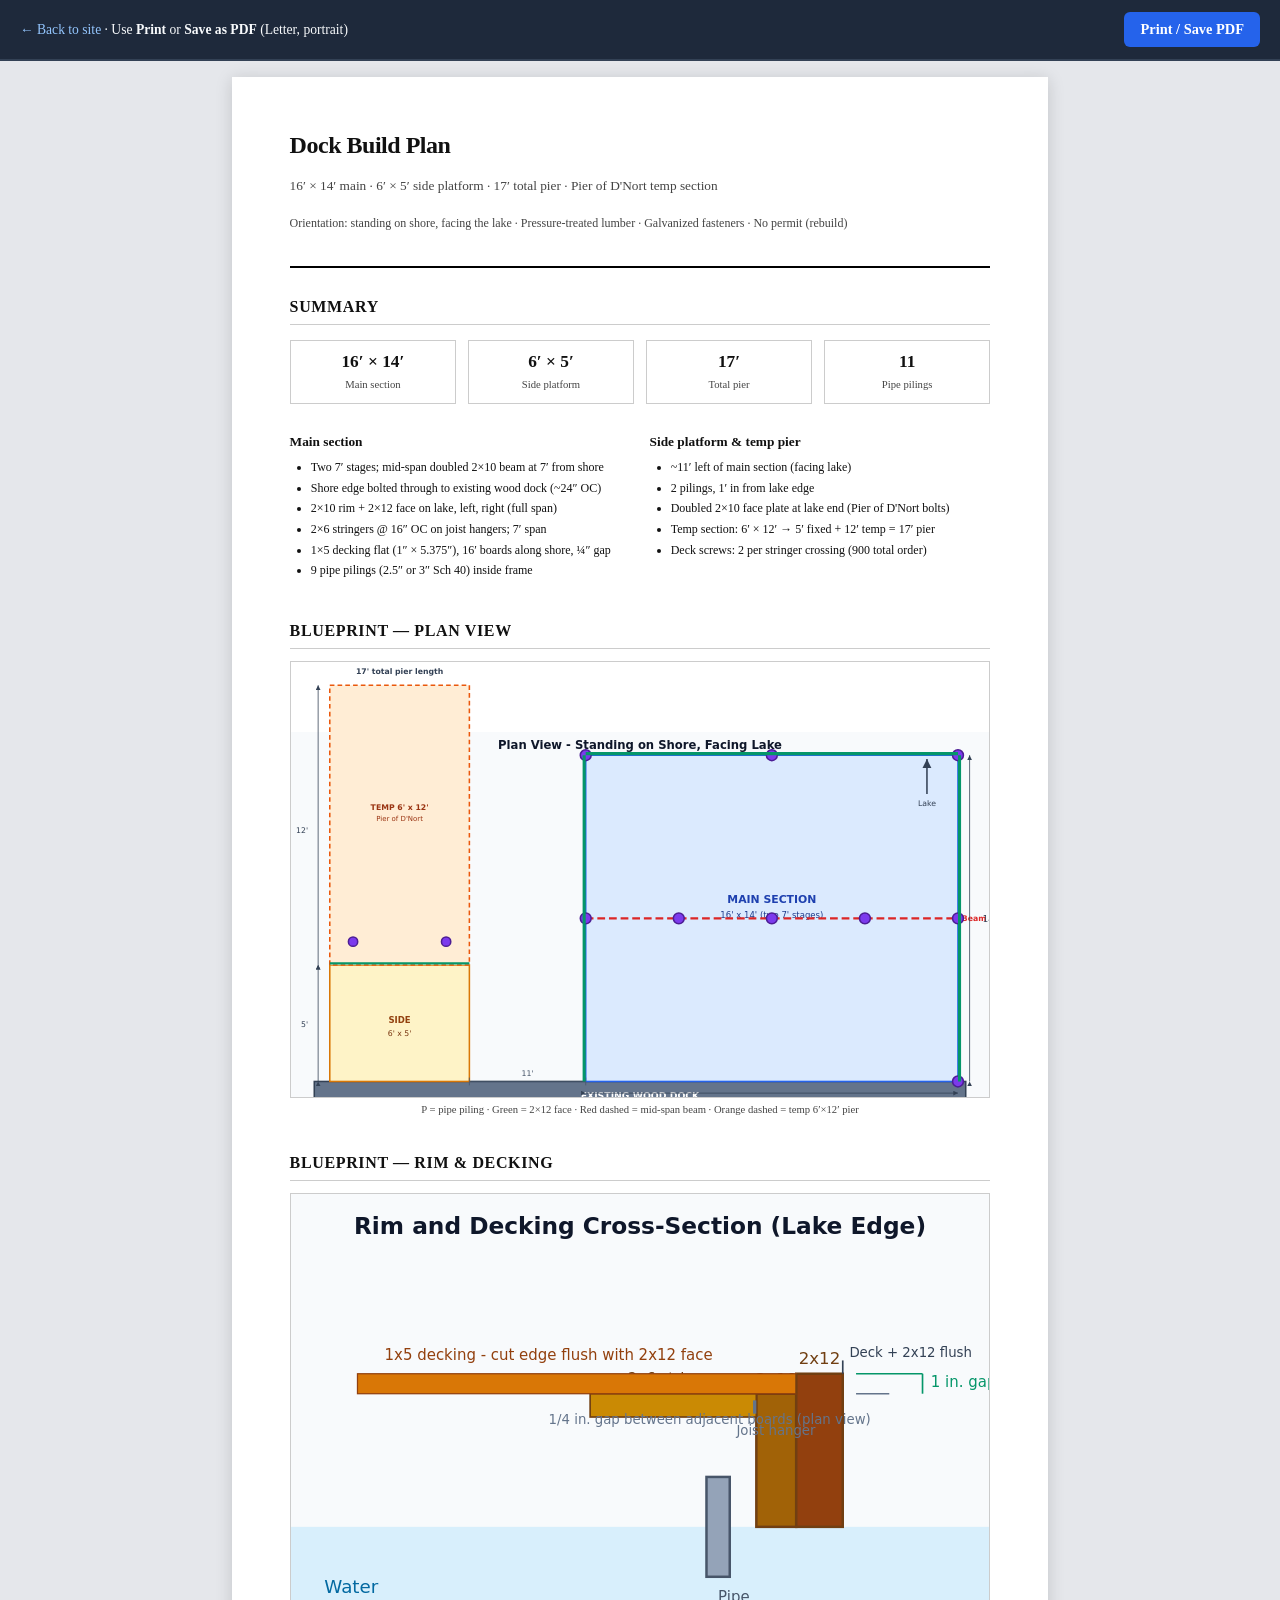
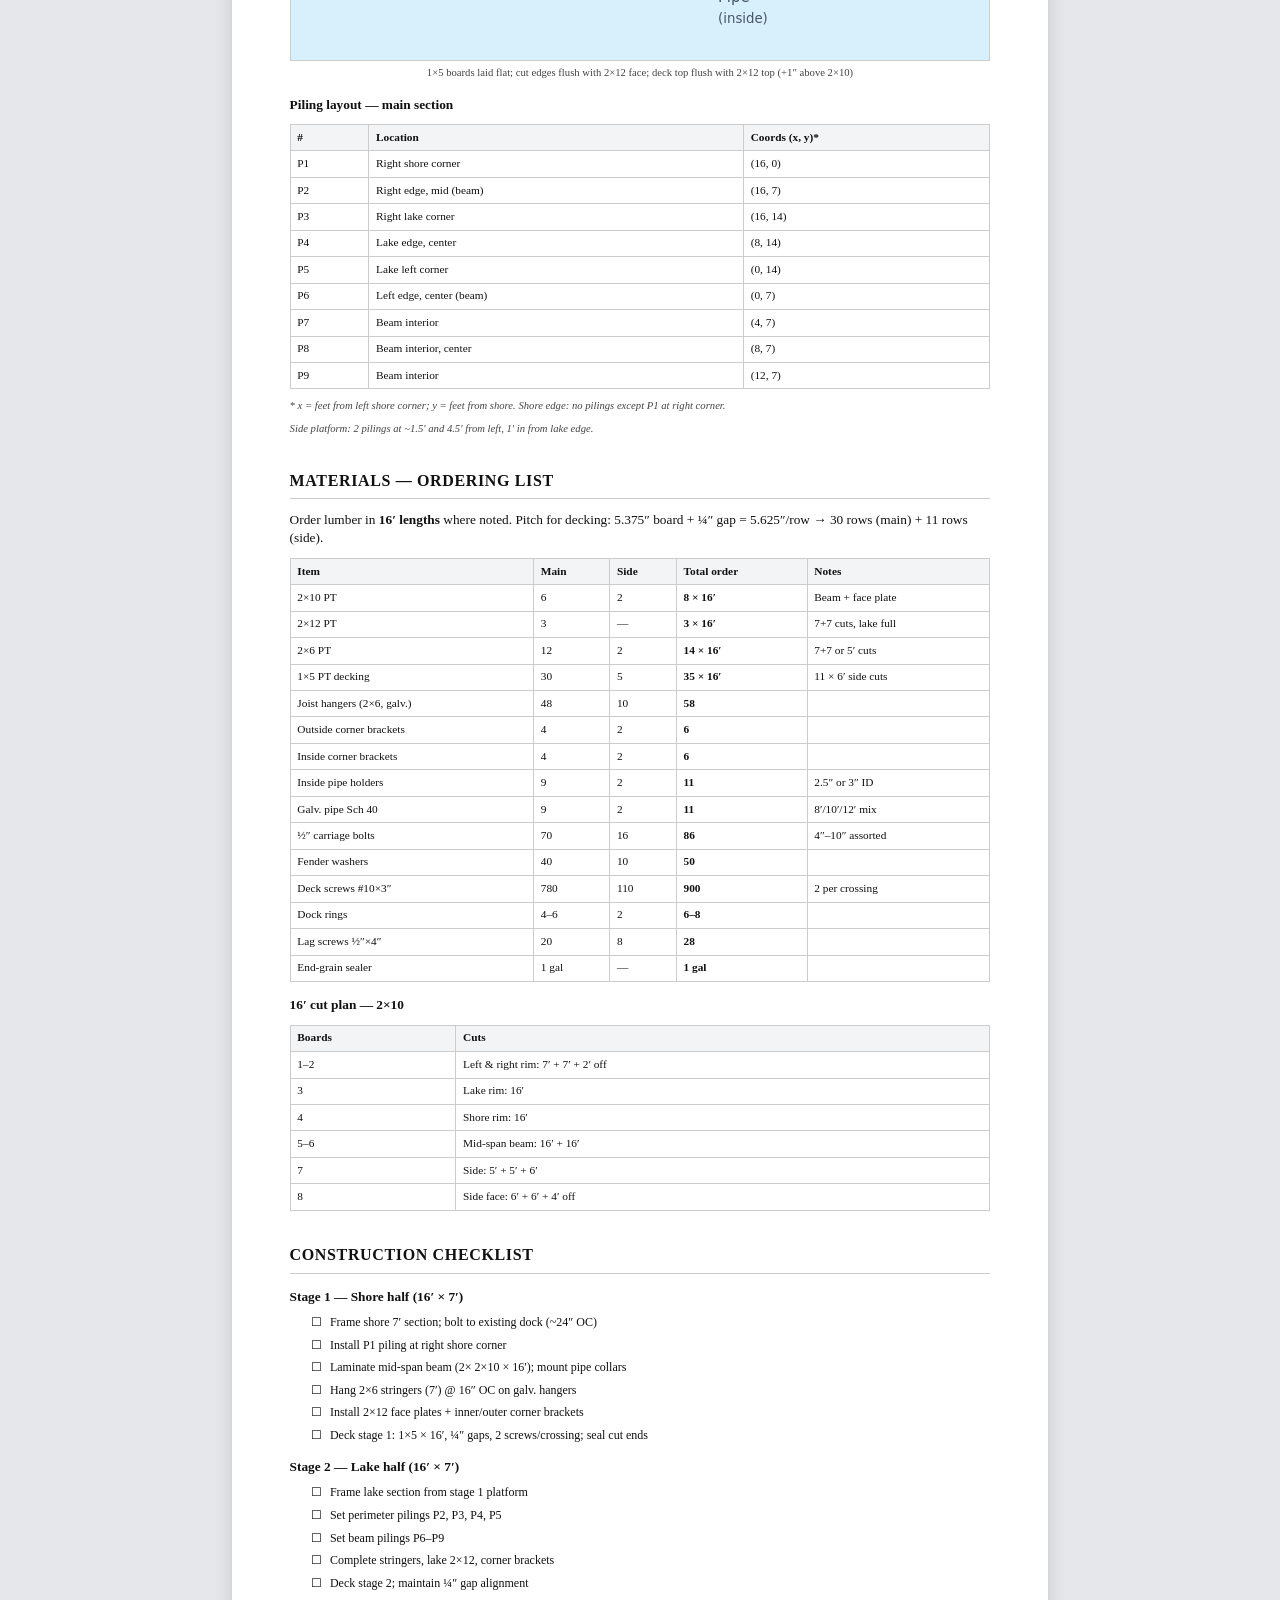
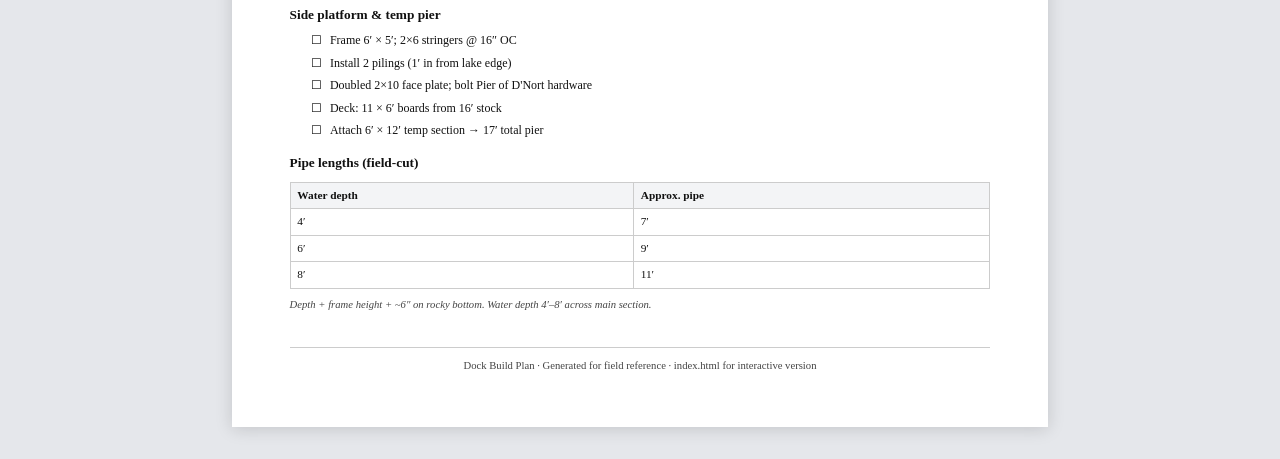
==== print.html @ 6fcdc5a2 "Add files via upload" ====
<!DOCTYPE html>
<html lang="en">
<head>
  <meta charset="UTF-8">
  <meta name="viewport" content="width=device-width, initial-scale=1.0">
  <title>Dock Build Plan — Print</title>
  <link rel="stylesheet" href="css/print.css">
</head>
<body>
  <div class="print-toolbar">
    <p><a href="index.html">← Back to site</a> · Use <strong>Print</strong> or <strong>Save as PDF</strong> (Letter, portrait)</p>
    <button type="button" onclick="window.print()">Print / Save PDF</button>
  </div>

  <article class="document">
    <header class="doc-header">
      <h1>Dock Build Plan</h1>
      <p class="subtitle">16′ × 14′ main · 6′ × 5′ side platform · 17′ total pier · Pier of D'Nort temp section</p>
      <p class="meta">Orientation: standing on shore, facing the lake · Pressure-treated lumber · Galvanized fasteners · No permit (rebuild)</p>
    </header>

    <section class="page-section">
      <h2>Summary</h2>
      <div class="summary-row">
        <div class="summary-box"><span class="num">16′ × 14′</span><span class="lbl">Main section</span></div>
        <div class="summary-box"><span class="num">6′ × 5′</span><span class="lbl">Side platform</span></div>
        <div class="summary-box"><span class="num">17′</span><span class="lbl">Total pier</span></div>
        <div class="summary-box"><span class="num">11</span><span class="lbl">Pipe pilings</span></div>
      </div>
      <div class="two-col">
        <div>
          <h3>Main section</h3>
          <ul class="compact">
            <li>Two 7′ stages; mid-span doubled 2×10 beam at 7′ from shore</li>
            <li>Shore edge bolted through to existing wood dock (~24″ OC)</li>
            <li>2×10 rim + 2×12 face on lake, left, right (full span)</li>
            <li>2×6 stringers @ 16″ OC on joist hangers; 7′ span</li>
            <li>1×5 decking flat (1″ × 5.375″), 16′ boards along shore, ¼″ gap</li>
            <li>9 pipe pilings (2.5″ or 3″ Sch 40) inside frame</li>
          </ul>
        </div>
        <div>
          <h3>Side platform &amp; temp pier</h3>
          <ul class="compact">
            <li>~11′ left of main section (facing lake)</li>
            <li>2 pilings, 1′ in from lake edge</li>
            <li>Doubled 2×10 face plate at lake end (Pier of D'Nort bolts)</li>
            <li>Temp section: 6′ × 12′ → 5′ fixed + 12′ temp = 17′ pier</li>
            <li>Deck screws: 2 per stringer crossing (900 total order)</li>
          </ul>
        </div>
      </div>
    </section>

    <section class="page-section avoid-break">
      <h2>Blueprint — Plan View</h2>
      <figure>
        <img src="assets/plan-view.svg" alt="Plan view of dock layout">
        <figcaption>P = pipe piling · Green = 2×12 face · Red dashed = mid-span beam · Orange dashed = temp 6′×12′ pier</figcaption>
      </figure>
    </section>

    <section class="page-section page-break avoid-break">
      <h2>Blueprint — Rim &amp; Decking</h2>
      <figure>
        <img src="assets/rim-section.svg" alt="Cross-section of rim and decking">
        <figcaption>1×5 boards laid flat; cut edges flush with 2×12 face; deck top flush with 2×12 top (+1″ above 2×10)</figcaption>
      </figure>

      <h3>Piling layout — main section</h3>
      <table>
        <thead>
          <tr><th>#</th><th>Location</th><th>Coords (x, y)*</th></tr>
        </thead>
        <tbody>
          <tr><td>P1</td><td>Right shore corner</td><td>(16, 0)</td></tr>
          <tr><td>P2</td><td>Right edge, mid (beam)</td><td>(16, 7)</td></tr>
          <tr><td>P3</td><td>Right lake corner</td><td>(16, 14)</td></tr>
          <tr><td>P4</td><td>Lake edge, center</td><td>(8, 14)</td></tr>
          <tr><td>P5</td><td>Lake left corner</td><td>(0, 14)</td></tr>
          <tr><td>P6</td><td>Left edge, center (beam)</td><td>(0, 7)</td></tr>
          <tr><td>P7</td><td>Beam interior</td><td>(4, 7)</td></tr>
          <tr><td>P8</td><td>Beam interior, center</td><td>(8, 7)</td></tr>
          <tr><td>P9</td><td>Beam interior</td><td>(12, 7)</td></tr>
        </tbody>
      </table>
      <p class="note">* x = feet from left shore corner; y = feet from shore. Shore edge: no pilings except P1 at right corner.</p>
      <p class="note">Side platform: 2 pilings at ~1.5′ and 4.5′ from left, 1′ in from lake edge.</p>
    </section>

    <section class="page-section page-break">
      <h2>Materials — Ordering List</h2>
      <p>Order lumber in <strong>16′ lengths</strong> where noted. Pitch for decking: 5.375″ board + ¼″ gap = 5.625″/row → 30 rows (main) + 11 rows (side).</p>
      <table>
        <thead>
          <tr>
            <th>Item</th>
            <th>Main</th>
            <th>Side</th>
            <th>Total order</th>
            <th>Notes</th>
          </tr>
        </thead>
        <tbody>
          <tr><td>2×10 PT</td><td>6</td><td>2</td><td class="total">8 × 16′</td><td>Beam + face plate</td></tr>
          <tr><td>2×12 PT</td><td>3</td><td>—</td><td class="total">3 × 16′</td><td>7+7 cuts, lake full</td></tr>
          <tr><td>2×6 PT</td><td>12</td><td>2</td><td class="total">14 × 16′</td><td>7+7 or 5′ cuts</td></tr>
          <tr><td>1×5 PT decking</td><td>30</td><td>5</td><td class="total">35 × 16′</td><td>11 × 6′ side cuts</td></tr>
          <tr><td>Joist hangers (2×6, galv.)</td><td>48</td><td>10</td><td class="total">58</td><td></td></tr>
          <tr><td>Outside corner brackets</td><td>4</td><td>2</td><td class="total">6</td><td></td></tr>
          <tr><td>Inside corner brackets</td><td>4</td><td>2</td><td class="total">6</td><td></td></tr>
          <tr><td>Inside pipe holders</td><td>9</td><td>2</td><td class="total">11</td><td>2.5″ or 3″ ID</td></tr>
          <tr><td>Galv. pipe Sch 40</td><td>9</td><td>2</td><td class="total">11</td><td>8′/10′/12′ mix</td></tr>
          <tr><td>½″ carriage bolts</td><td>70</td><td>16</td><td class="total">86</td><td>4″–10″ assorted</td></tr>
          <tr><td>Fender washers</td><td>40</td><td>10</td><td class="total">50</td><td></td></tr>
          <tr><td>Deck screws #10×3″</td><td>780</td><td>110</td><td class="total">900</td><td>2 per crossing</td></tr>
          <tr><td>Dock rings</td><td>4–6</td><td>2</td><td class="total">6–8</td><td></td></tr>
          <tr><td>Lag screws ½″×4″</td><td>20</td><td>8</td><td class="total">28</td><td></td></tr>
          <tr><td>End-grain sealer</td><td>1 gal</td><td>—</td><td class="total">1 gal</td><td></td></tr>
        </tbody>
      </table>

      <h3>16′ cut plan — 2×10</h3>
      <table>
        <thead><tr><th>Boards</th><th>Cuts</th></tr></thead>
        <tbody>
          <tr><td>1–2</td><td>Left &amp; right rim: 7′ + 7′ + 2′ off</td></tr>
          <tr><td>3</td><td>Lake rim: 16′</td></tr>
          <tr><td>4</td><td>Shore rim: 16′</td></tr>
          <tr><td>5–6</td><td>Mid-span beam: 16′ + 16′</td></tr>
          <tr><td>7</td><td>Side: 5′ + 5′ + 6′</td></tr>
          <tr><td>8</td><td>Side face: 6′ + 6′ + 4′ off</td></tr>
        </tbody>
      </table>
    </section>

    <section class="page-section page-break">
      <h2>Construction Checklist</h2>

      <h3>Stage 1 — Shore half (16′ × 7′)</h3>
      <ul class="checklist compact">
        <li>Frame shore 7′ section; bolt to existing dock (~24″ OC)</li>
        <li>Install P1 piling at right shore corner</li>
        <li>Laminate mid-span beam (2× 2×10 × 16′); mount pipe collars</li>
        <li>Hang 2×6 stringers (7′) @ 16″ OC on galv. hangers</li>
        <li>Install 2×12 face plates + inner/outer corner brackets</li>
        <li>Deck stage 1: 1×5 × 16′, ¼″ gaps, 2 screws/crossing; seal cut ends</li>
      </ul>

      <h3>Stage 2 — Lake half (16′ × 7′)</h3>
      <ul class="checklist compact">
        <li>Frame lake section from stage 1 platform</li>
        <li>Set perimeter pilings P2, P3, P4, P5</li>
        <li>Set beam pilings P6–P9</li>
        <li>Complete stringers, lake 2×12, corner brackets</li>
        <li>Deck stage 2; maintain ¼″ gap alignment</li>
      </ul>

      <h3>Side platform &amp; temp pier</h3>
      <ul class="checklist compact">
        <li>Frame 6′ × 5′; 2×6 stringers @ 16″ OC</li>
        <li>Install 2 pilings (1′ in from lake edge)</li>
        <li>Doubled 2×10 face plate; bolt Pier of D'Nort hardware</li>
        <li>Deck: 11 × 6′ boards from 16′ stock</li>
        <li>Attach 6′ × 12′ temp section → 17′ total pier</li>
      </ul>

      <h3>Pipe lengths (field-cut)</h3>
      <table>
        <thead><tr><th>Water depth</th><th>Approx. pipe</th></tr></thead>
        <tbody>
          <tr><td>4′</td><td>7′</td></tr>
          <tr><td>6′</td><td>9′</td></tr>
          <tr><td>8′</td><td>11′</td></tr>
        </tbody>
      </table>
      <p class="note">Depth + frame height + ~6″ on rocky bottom. Water depth 4′–8′ across main section.</p>
    </section>

    <footer class="footer-note">
      Dock Build Plan · Generated for field reference · index.html for interactive version
    </footer>
  </article>
</body>
</html>
---- css/print.css ----
/* Screen preview of print layout */
:root {
  --print-text: #111;
  --print-muted: #444;
  --print-border: #ccc;
  --print-accent: #000;
}

*,
*::before,
*::after {
  box-sizing: border-box;
}

body {
  margin: 0;
  font-family: "Segoe UI", Georgia, "Times New Roman", serif;
  font-size: 10pt;
  line-height: 1.4;
  color: var(--print-text);
  background: #e5e7eb;
}

.print-toolbar {
  position: sticky;
  top: 0;
  z-index: 100;
  display: flex;
  flex-wrap: wrap;
  align-items: center;
  justify-content: space-between;
  gap: 0.75rem;
  padding: 0.75rem 1.25rem;
  background: #1e293b;
  color: #f8fafc;
  border-bottom: 2px solid #334155;
}

.print-toolbar p {
  margin: 0;
  font-size: 0.85rem;
}

.print-toolbar a {
  color: #93c5fd;
  text-decoration: none;
}

.print-toolbar a:hover {
  text-decoration: underline;
}

.print-toolbar button {
  font: inherit;
  font-size: 0.9rem;
  font-weight: 600;
  padding: 0.45rem 1rem;
  border: none;
  border-radius: 6px;
  background: #2563eb;
  color: #fff;
  cursor: pointer;
}

.print-toolbar button:hover {
  background: #1d4ed8;
}

.document {
  max-width: 8.5in;
  margin: 1rem auto 2rem;
  padding: 0.55in 0.6in;
  background: #fff;
  box-shadow: 0 2px 16px rgba(0, 0, 0, 0.15);
}

.doc-header {
  border-bottom: 2pt solid #000;
  padding-bottom: 0.35in;
  margin-bottom: 0.3in;
}

.doc-header h1 {
  margin: 0 0 0.15in;
  font-size: 18pt;
  font-weight: 700;
  letter-spacing: -0.02em;
}

.doc-header .subtitle {
  margin: 0;
  font-size: 10pt;
  color: var(--print-muted);
}

.doc-header .meta {
  margin: 0.2in 0 0;
  font-size: 9pt;
  color: var(--print-muted);
}

.page-section {
  margin-bottom: 0.35in;
}

.page-section h2 {
  margin: 0 0 0.12in;
  font-size: 12pt;
  font-weight: 700;
  text-transform: uppercase;
  letter-spacing: 0.04em;
  border-bottom: 1pt solid var(--print-border);
  padding-bottom: 0.06in;
}

.page-section h3 {
  margin: 0.15in 0 0.08in;
  font-size: 10pt;
  font-weight: 700;
}

.page-section p,
.page-section li {
  margin: 0 0 0.08in;
}

.page-section ul,
.page-section ol {
  margin: 0.08in 0;
  padding-left: 0.22in;
}

.summary-row {
  display: grid;
  grid-template-columns: repeat(4, 1fr);
  gap: 0.12in;
  margin: 0.15in 0;
}

.summary-box {
  border: 1pt solid var(--print-border);
  padding: 0.1in;
  text-align: center;
}

.summary-box .num {
  display: block;
  font-size: 13pt;
  font-weight: 700;
}

.summary-box .lbl {
  font-size: 8pt;
  color: var(--print-muted);
}

.two-col {
  display: grid;
  grid-template-columns: 1fr 1fr;
  gap: 0.2in;
}

figure {
  margin: 0.12in 0;
}

figure img {
  display: block;
  width: 100%;
  height: auto;
  border: 1pt solid var(--print-border);
}

figcaption {
  margin-top: 0.06in;
  font-size: 8pt;
  color: var(--print-muted);
  text-align: center;
}

table {
  width: 100%;
  border-collapse: collapse;
  font-size: 8.5pt;
  margin: 0.1in 0;
}

th,
td {
  border: 0.5pt solid var(--print-border);
  padding: 0.05in 0.07in;
  text-align: left;
  vertical-align: top;
}

th {
  background: #f3f4f6;
  font-weight: 700;
}

td.total {
  font-weight: 700;
}

.compact li {
  margin-bottom: 0.04in;
  font-size: 9pt;
}

.note {
  font-size: 8pt;
  color: var(--print-muted);
  font-style: italic;
}

.checklist {
  list-style: none;
  padding-left: 0;
}

.checklist li {
  position: relative;
  padding-left: 0.2in;
  margin-bottom: 0.06in;
}

.checklist li::before {
  content: "☐";
  position: absolute;
  left: 0;
}

.footer-note {
  margin-top: 0.25in;
  padding-top: 0.12in;
  border-top: 1pt solid var(--print-border);
  font-size: 8pt;
  color: var(--print-muted);
  text-align: center;
}

@media print {
  body {
    background: #fff;
  }

  .print-toolbar {
    display: none !important;
  }

  .document {
    max-width: none;
    margin: 0;
    padding: 0;
    box-shadow: none;
  }

  .page-break {
    break-before: page;
    page-break-before: always;
  }

  .avoid-break {
    break-inside: avoid;
    page-break-inside: avoid;
  }

  figure img {
    max-height: 3.2in;
    object-fit: contain;
  }

  a {
    color: inherit;
    text-decoration: none;
  }
}

@page {
  size: letter;
  margin: 0.55in;
}

@media screen and (max-width: 700px) {
  .summary-row,
  .two-col {
    grid-template-columns: 1fr;
  }

  .document {
    margin: 0;
    padding: 1rem;
  }
}
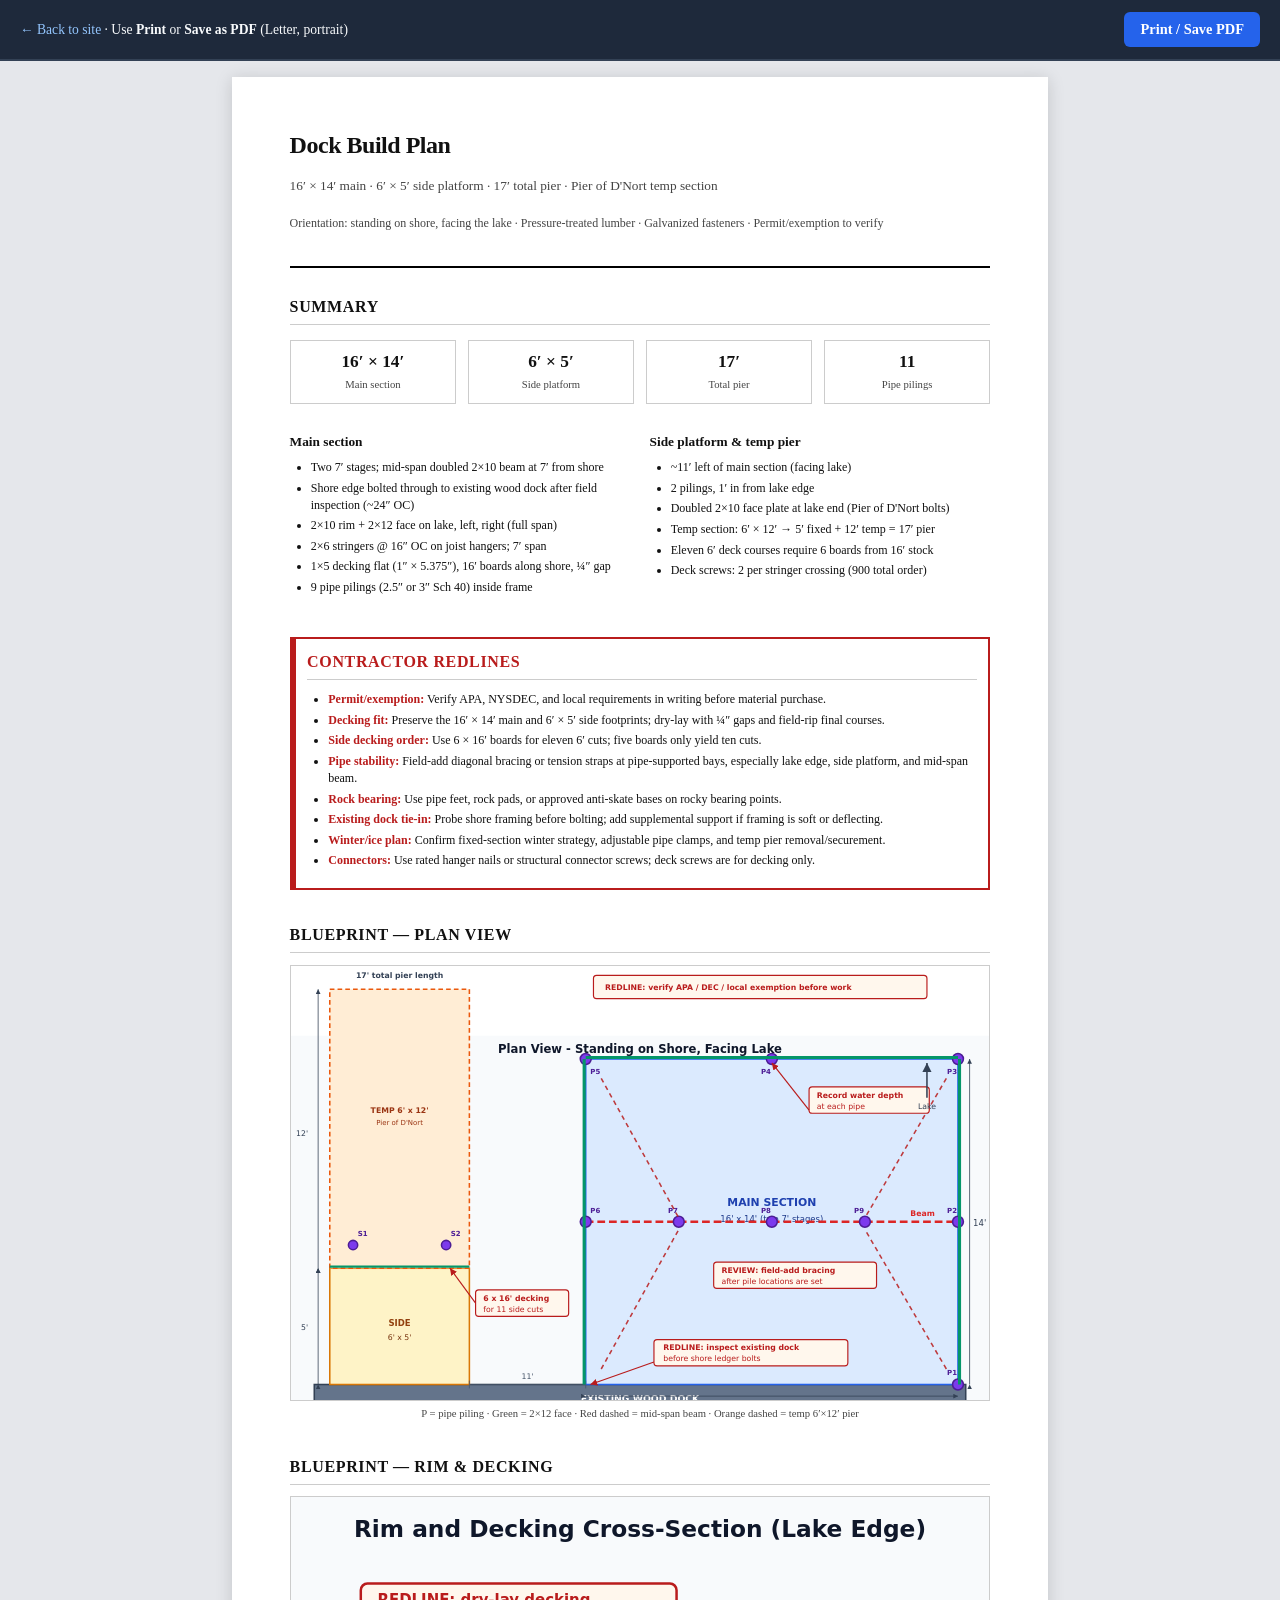
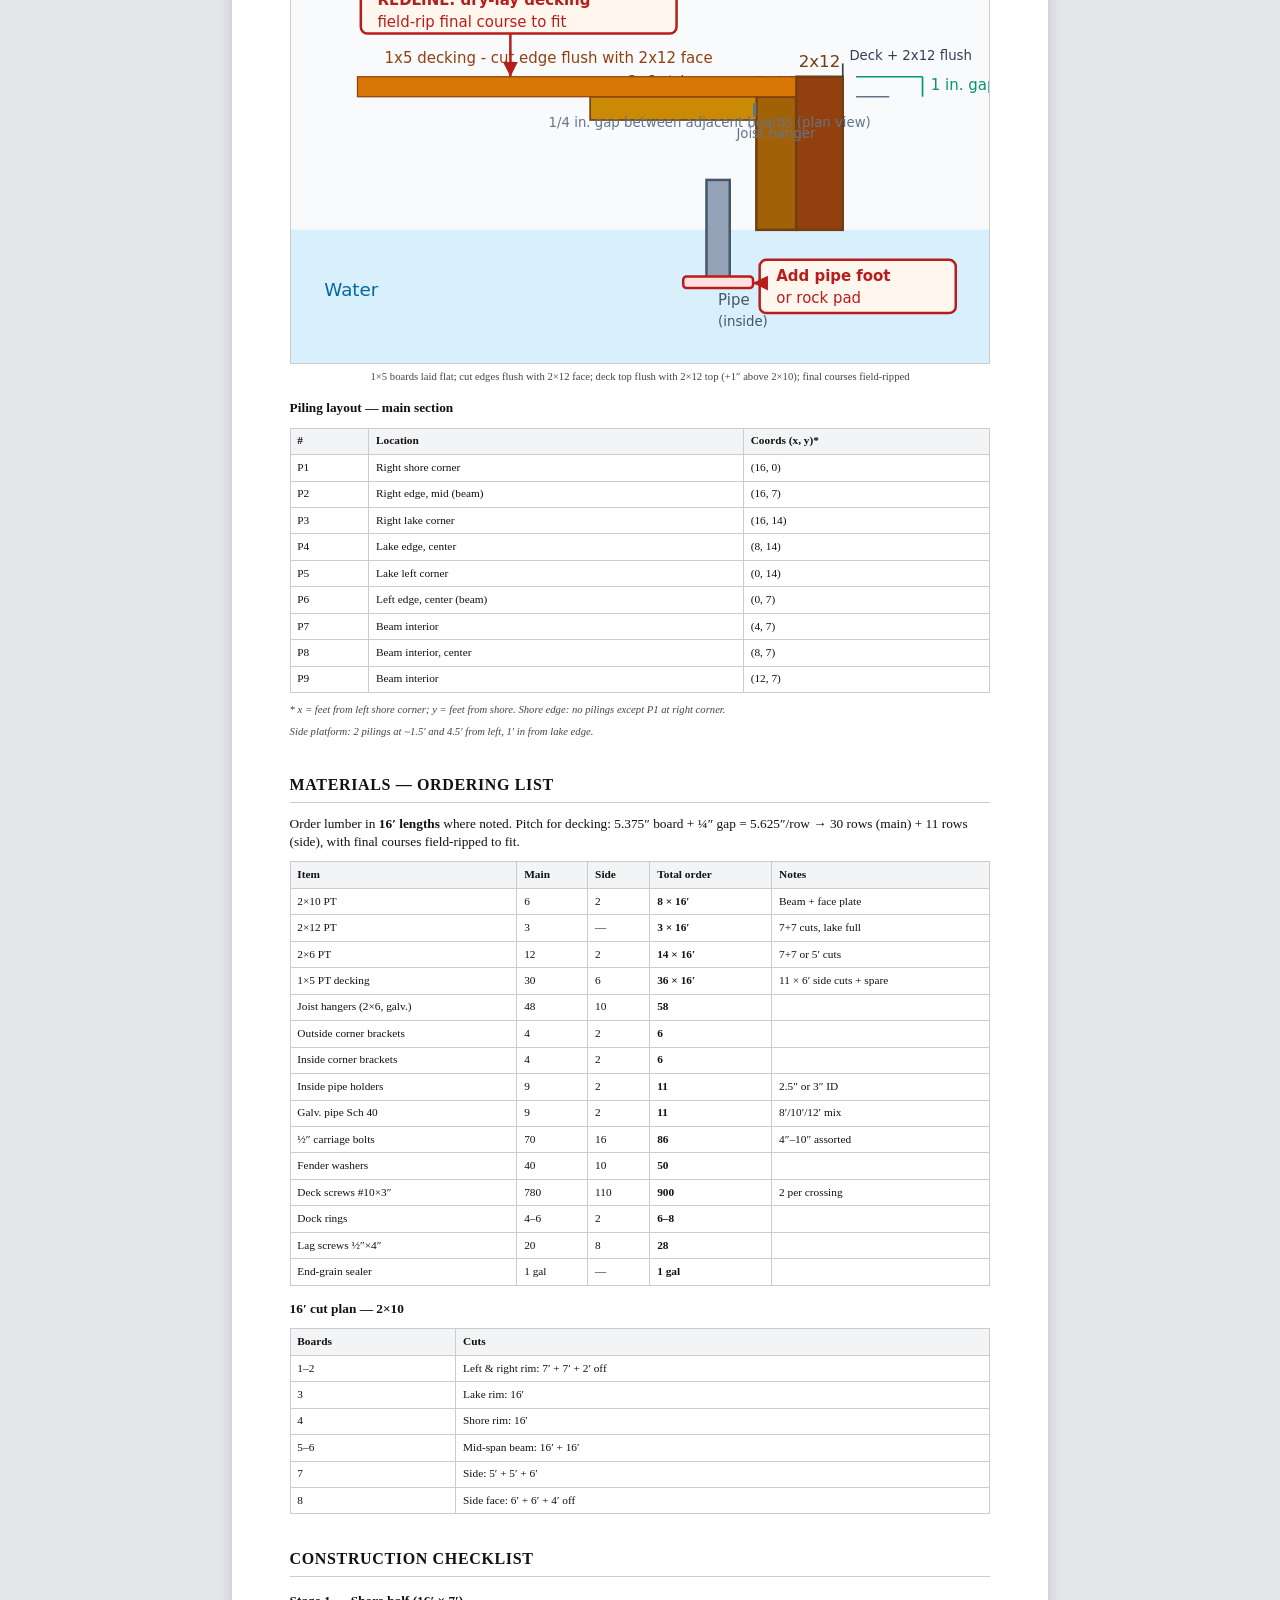
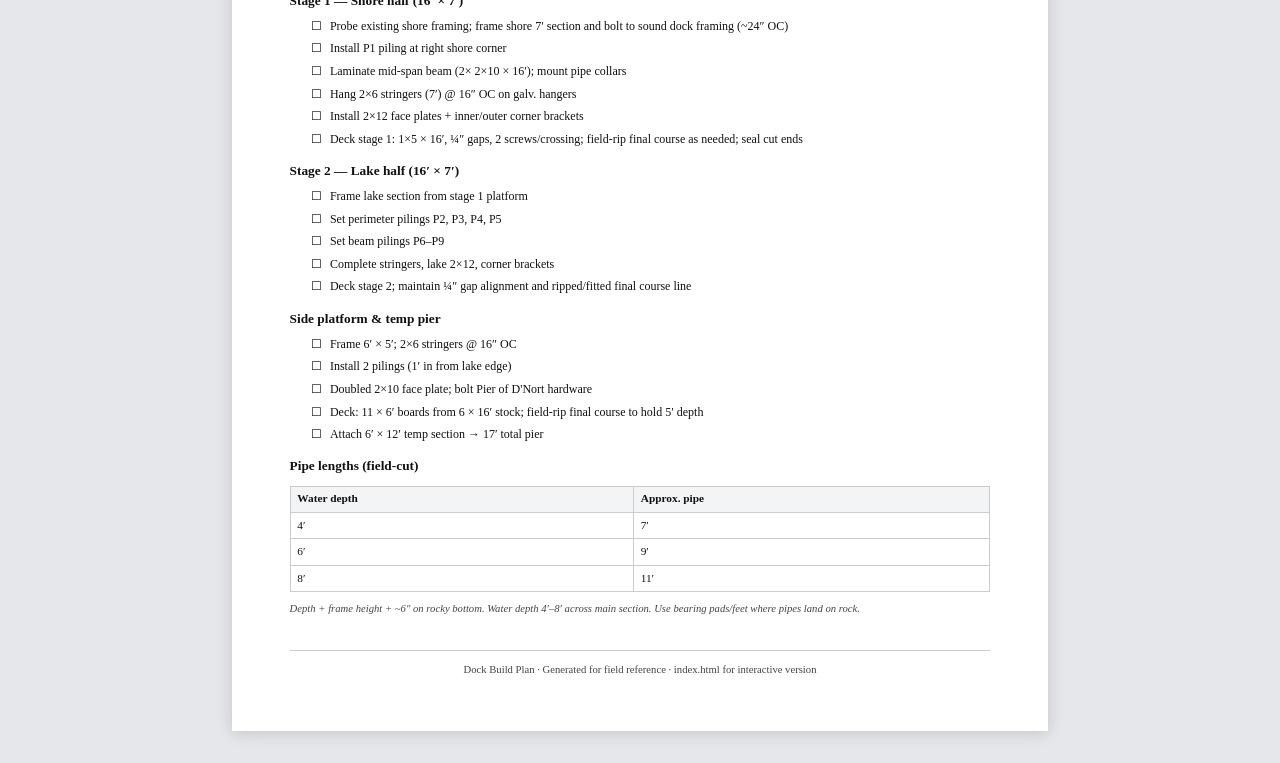
==== commit e9b1fa40: "redlining the plans with feedback from codex" ====
--- a/print.html
+++ b/print.html
@@ -16,7 +16,7 @@
     <header class="doc-header">
       <h1>Dock Build Plan</h1>
       <p class="subtitle">16′ × 14′ main · 6′ × 5′ side platform · 17′ total pier · Pier of D'Nort temp section</p>
-      <p class="meta">Orientation: standing on shore, facing the lake · Pressure-treated lumber · Galvanized fasteners · No permit (rebuild)</p>
+      <p class="meta">Orientation: standing on shore, facing the lake · Pressure-treated lumber · Galvanized fasteners · Permit/exemption to verify</p>
     </header>
 
     <section class="page-section">
@@ -32,7 +32,7 @@
           <h3>Main section</h3>
           <ul class="compact">
             <li>Two 7′ stages; mid-span doubled 2×10 beam at 7′ from shore</li>
-            <li>Shore edge bolted through to existing wood dock (~24″ OC)</li>
+            <li>Shore edge bolted through to existing wood dock after field inspection (~24″ OC)</li>
             <li>2×10 rim + 2×12 face on lake, left, right (full span)</li>
             <li>2×6 stringers @ 16″ OC on joist hangers; 7′ span</li>
             <li>1×5 decking flat (1″ × 5.375″), 16′ boards along shore, ¼″ gap</li>
@@ -46,10 +46,25 @@
             <li>2 pilings, 1′ in from lake edge</li>
             <li>Doubled 2×10 face plate at lake end (Pier of D'Nort bolts)</li>
             <li>Temp section: 6′ × 12′ → 5′ fixed + 12′ temp = 17′ pier</li>
+            <li>Eleven 6′ deck courses require 6 boards from 16′ stock</li>
             <li>Deck screws: 2 per stringer crossing (900 total order)</li>
           </ul>
         </div>
       </div>
+    </section>
+
+    <section class="page-section redline-box">
+      <h2>Contractor Redlines</h2>
+      <ul class="compact">
+        <li><strong>Permit/exemption:</strong> Verify APA, NYSDEC, and local requirements in writing before material purchase.</li>
+        <li><strong>Decking fit:</strong> Preserve the 16′ × 14′ main and 6′ × 5′ side footprints; dry-lay with ¼″ gaps and field-rip final courses.</li>
+        <li><strong>Side decking order:</strong> Use 6 × 16′ boards for eleven 6′ cuts; five boards only yield ten cuts.</li>
+        <li><strong>Pipe stability:</strong> Field-add diagonal bracing or tension straps at pipe-supported bays, especially lake edge, side platform, and mid-span beam.</li>
+        <li><strong>Rock bearing:</strong> Use pipe feet, rock pads, or approved anti-skate bases on rocky bearing points.</li>
+        <li><strong>Existing dock tie-in:</strong> Probe shore framing before bolting; add supplemental support if framing is soft or deflecting.</li>
+        <li><strong>Winter/ice plan:</strong> Confirm fixed-section winter strategy, adjustable pipe clamps, and temp pier removal/securement.</li>
+        <li><strong>Connectors:</strong> Use rated hanger nails or structural connector screws; deck screws are for decking only.</li>
+      </ul>
     </section>
 
     <section class="page-section avoid-break">
@@ -64,7 +79,7 @@
       <h2>Blueprint — Rim &amp; Decking</h2>
       <figure>
         <img src="assets/rim-section.svg" alt="Cross-section of rim and decking">
-        <figcaption>1×5 boards laid flat; cut edges flush with 2×12 face; deck top flush with 2×12 top (+1″ above 2×10)</figcaption>
+        <figcaption>1×5 boards laid flat; cut edges flush with 2×12 face; deck top flush with 2×12 top (+1″ above 2×10); final courses field-ripped</figcaption>
       </figure>
 
       <h3>Piling layout — main section</h3>
@@ -90,7 +105,7 @@
 
     <section class="page-section page-break">
       <h2>Materials — Ordering List</h2>
-      <p>Order lumber in <strong>16′ lengths</strong> where noted. Pitch for decking: 5.375″ board + ¼″ gap = 5.625″/row → 30 rows (main) + 11 rows (side).</p>
+      <p>Order lumber in <strong>16′ lengths</strong> where noted. Pitch for decking: 5.375″ board + ¼″ gap = 5.625″/row → 30 rows (main) + 11 rows (side), with final courses field-ripped to fit.</p>
       <table>
         <thead>
           <tr>
@@ -105,7 +120,7 @@
           <tr><td>2×10 PT</td><td>6</td><td>2</td><td class="total">8 × 16′</td><td>Beam + face plate</td></tr>
           <tr><td>2×12 PT</td><td>3</td><td>—</td><td class="total">3 × 16′</td><td>7+7 cuts, lake full</td></tr>
           <tr><td>2×6 PT</td><td>12</td><td>2</td><td class="total">14 × 16′</td><td>7+7 or 5′ cuts</td></tr>
-          <tr><td>1×5 PT decking</td><td>30</td><td>5</td><td class="total">35 × 16′</td><td>11 × 6′ side cuts</td></tr>
+          <tr><td>1×5 PT decking</td><td>30</td><td>6</td><td class="total">36 × 16′</td><td>11 × 6′ side cuts + spare</td></tr>
           <tr><td>Joist hangers (2×6, galv.)</td><td>48</td><td>10</td><td class="total">58</td><td></td></tr>
           <tr><td>Outside corner brackets</td><td>4</td><td>2</td><td class="total">6</td><td></td></tr>
           <tr><td>Inside corner brackets</td><td>4</td><td>2</td><td class="total">6</td><td></td></tr>
@@ -139,12 +154,12 @@
 
       <h3>Stage 1 — Shore half (16′ × 7′)</h3>
       <ul class="checklist compact">
-        <li>Frame shore 7′ section; bolt to existing dock (~24″ OC)</li>
+        <li>Probe existing shore framing; frame shore 7′ section and bolt to sound dock framing (~24″ OC)</li>
         <li>Install P1 piling at right shore corner</li>
         <li>Laminate mid-span beam (2× 2×10 × 16′); mount pipe collars</li>
         <li>Hang 2×6 stringers (7′) @ 16″ OC on galv. hangers</li>
         <li>Install 2×12 face plates + inner/outer corner brackets</li>
-        <li>Deck stage 1: 1×5 × 16′, ¼″ gaps, 2 screws/crossing; seal cut ends</li>
+        <li>Deck stage 1: 1×5 × 16′, ¼″ gaps, 2 screws/crossing; field-rip final course as needed; seal cut ends</li>
       </ul>
 
       <h3>Stage 2 — Lake half (16′ × 7′)</h3>
@@ -153,7 +168,7 @@
         <li>Set perimeter pilings P2, P3, P4, P5</li>
         <li>Set beam pilings P6–P9</li>
         <li>Complete stringers, lake 2×12, corner brackets</li>
-        <li>Deck stage 2; maintain ¼″ gap alignment</li>
+        <li>Deck stage 2; maintain ¼″ gap alignment and ripped/fitted final course line</li>
       </ul>
 
       <h3>Side platform &amp; temp pier</h3>
@@ -161,7 +176,7 @@
         <li>Frame 6′ × 5′; 2×6 stringers @ 16″ OC</li>
         <li>Install 2 pilings (1′ in from lake edge)</li>
         <li>Doubled 2×10 face plate; bolt Pier of D'Nort hardware</li>
-        <li>Deck: 11 × 6′ boards from 16′ stock</li>
+        <li>Deck: 11 × 6′ boards from 6 × 16′ stock; field-rip final course to hold 5′ depth</li>
         <li>Attach 6′ × 12′ temp section → 17′ total pier</li>
       </ul>
 
@@ -174,7 +189,7 @@
           <tr><td>8′</td><td>11′</td></tr>
         </tbody>
       </table>
-      <p class="note">Depth + frame height + ~6″ on rocky bottom. Water depth 4′–8′ across main section.</p>
+      <p class="note">Depth + frame height + ~6″ on rocky bottom. Water depth 4′–8′ across main section. Use bearing pads/feet where pipes land on rock.</p>
     </section>
 
     <footer class="footer-note">
--- a/css/print.css
+++ b/css/print.css
@@ -119,6 +119,17 @@
   font-weight: 700;
 }
 
+.redline-box {
+  border: 1.5pt solid #b91c1c;
+  border-left-width: 5pt;
+  padding: 0.12in;
+}
+
+.redline-box h2,
+.redline-box strong {
+  color: #b91c1c;
+}
+
 .page-section p,
 .page-section li {
   margin: 0 0 0.08in;
